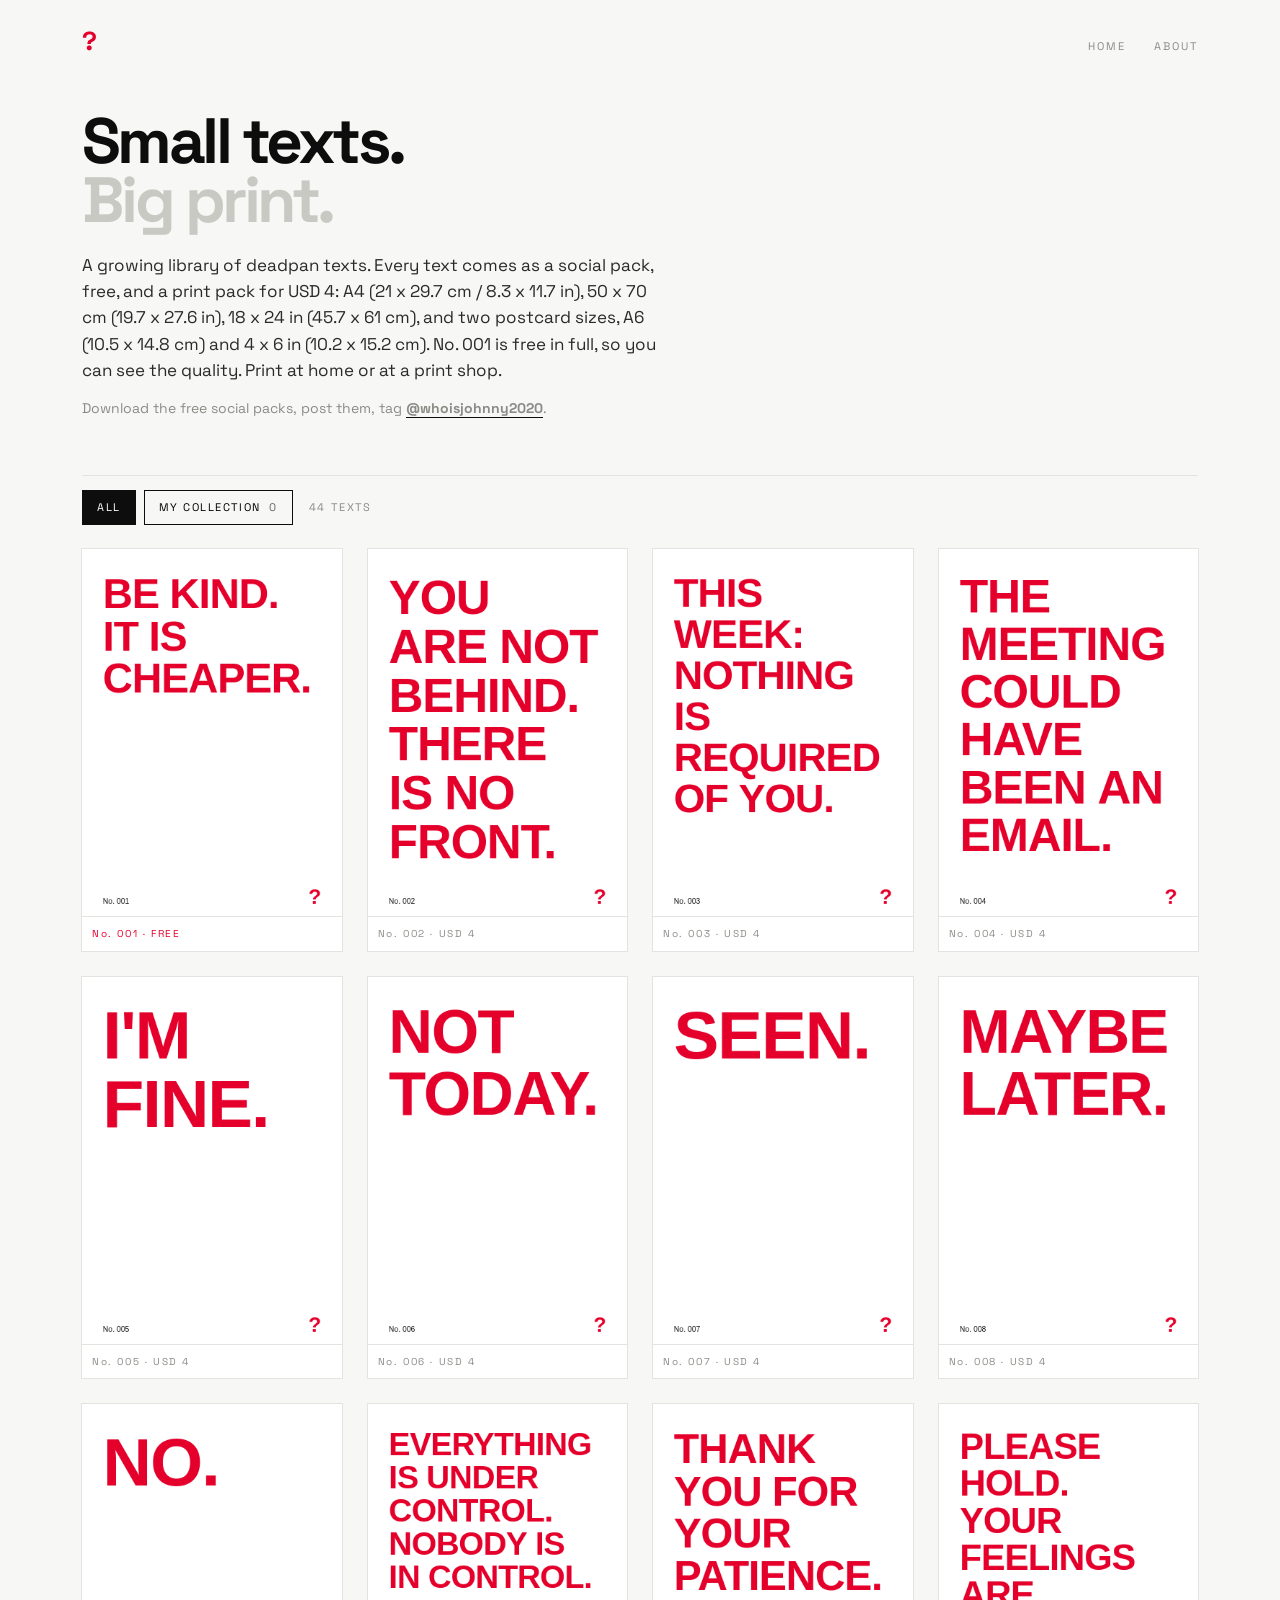
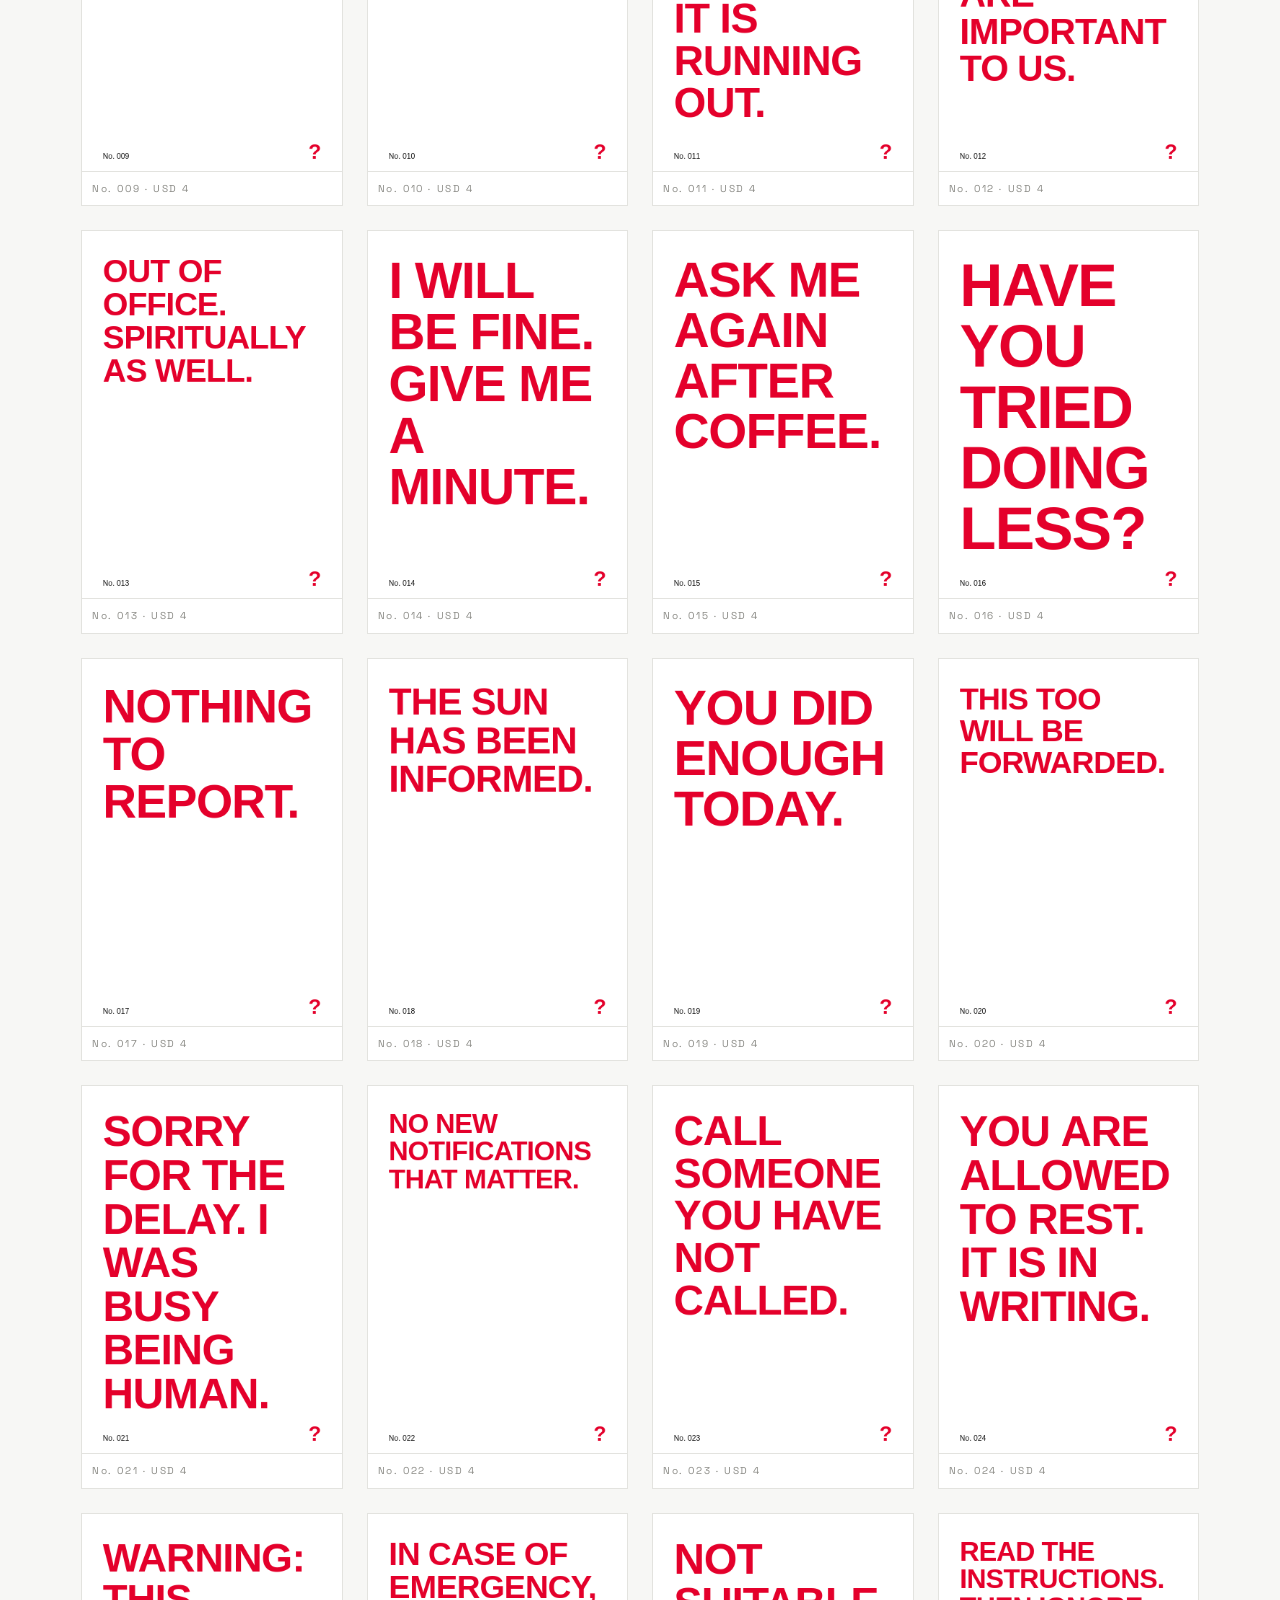
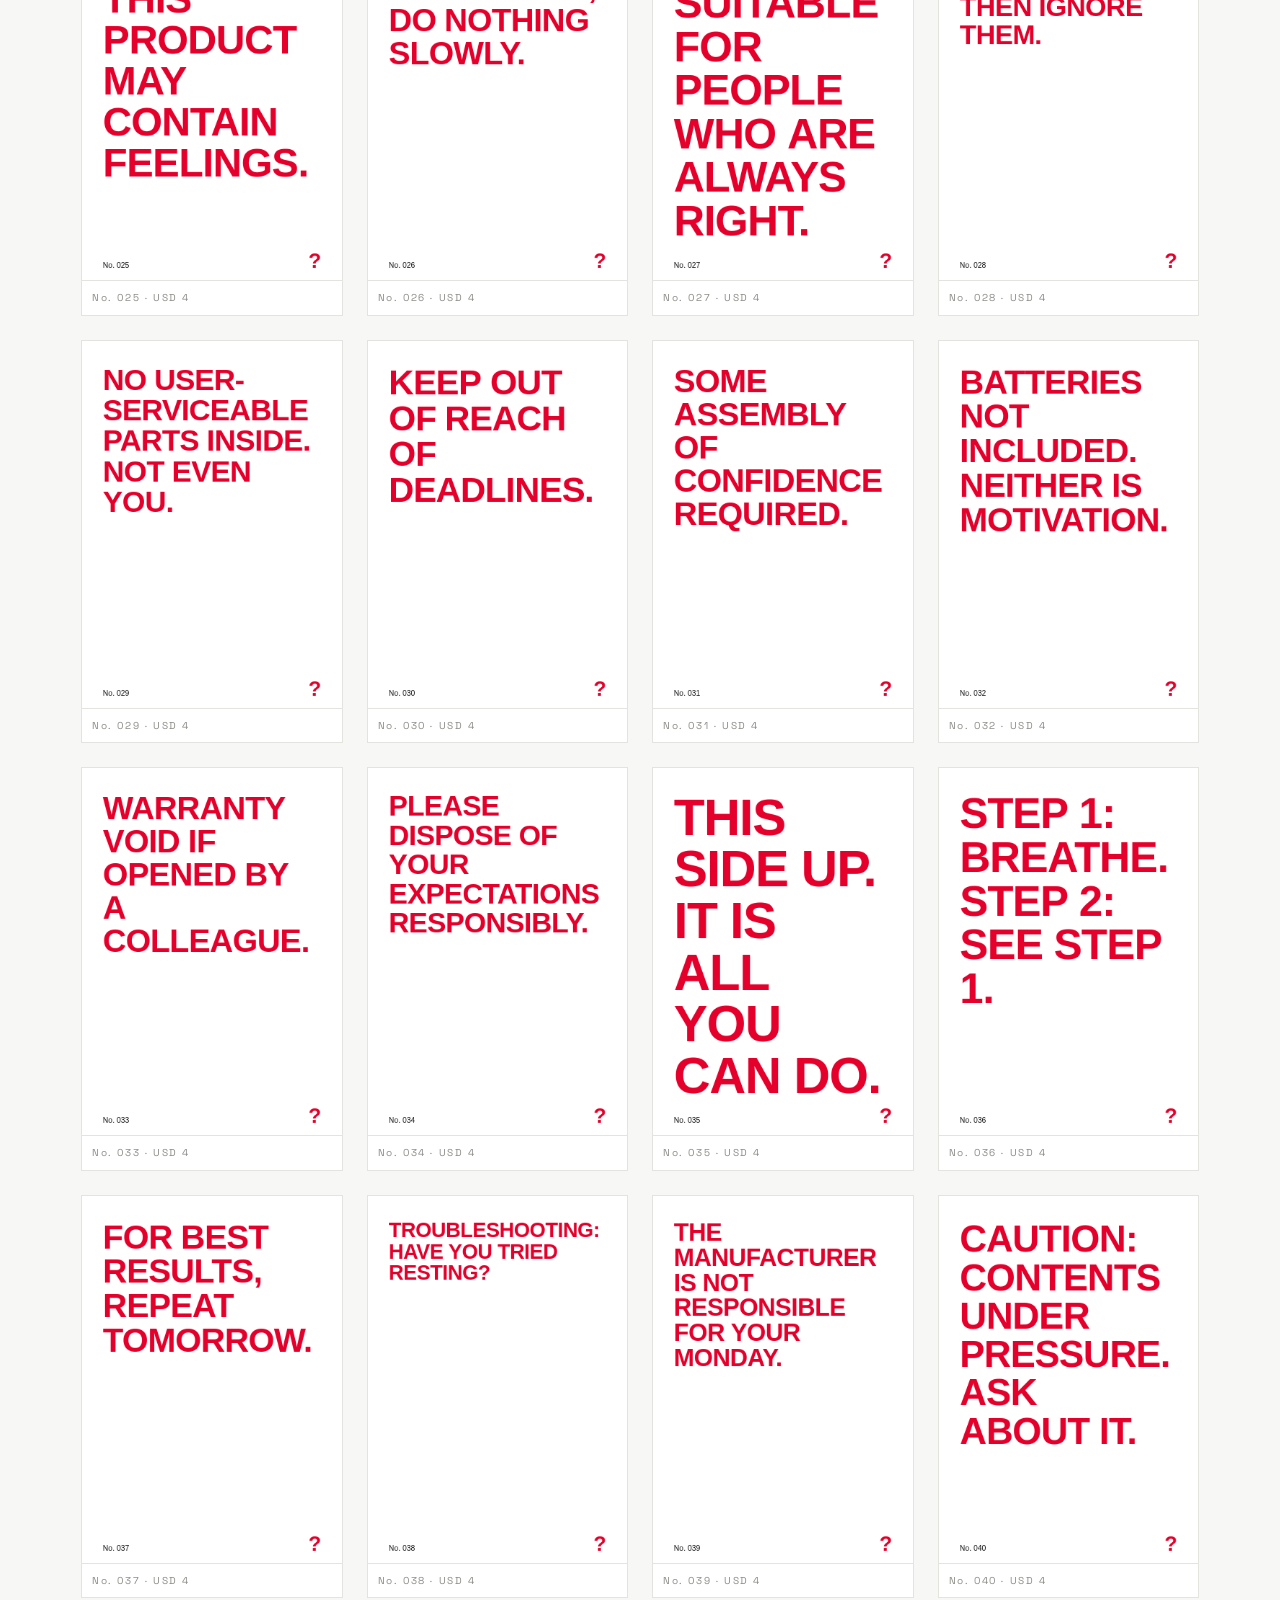
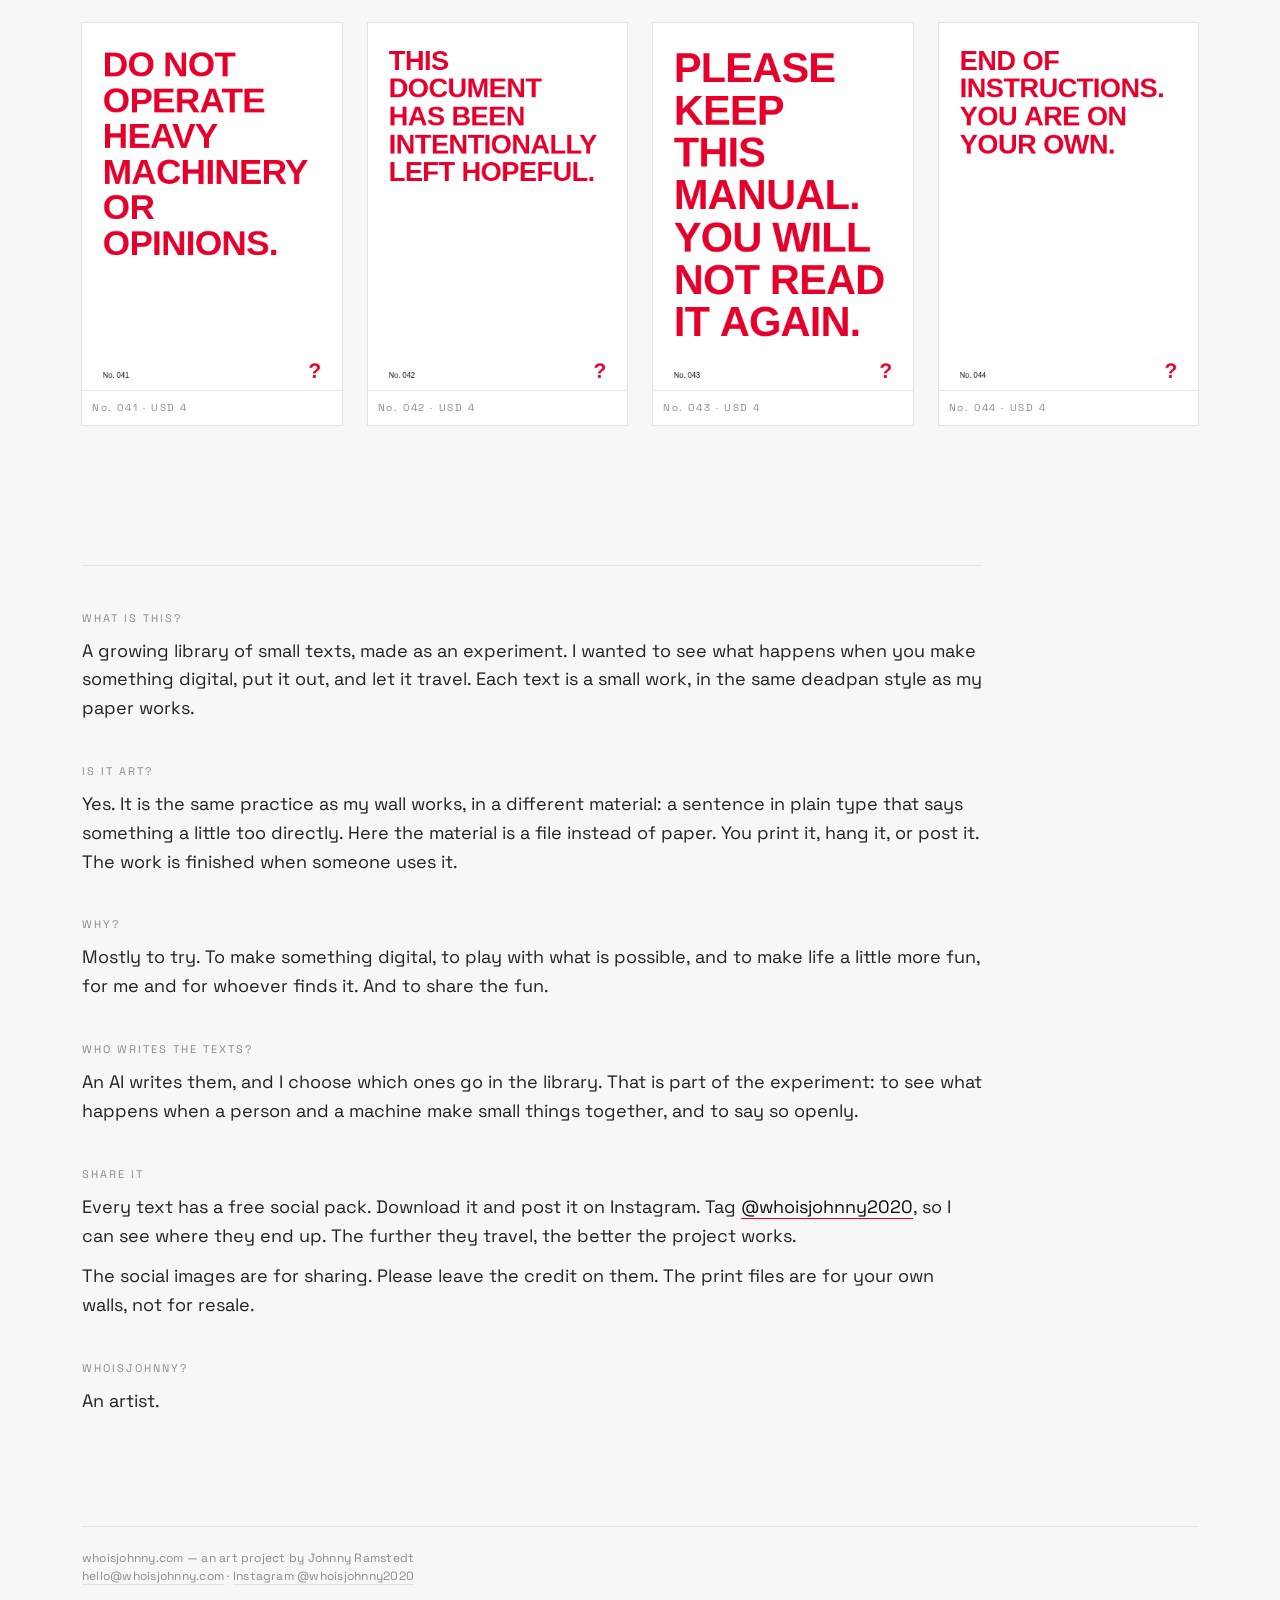
==== library/index.html @ fa6bb6f4 "Landing page, gallery with print windows" ====
<!DOCTYPE html>
<html lang="en">
<head>
<meta charset="utf-8">
<meta name="viewport" content="width=device-width, initial-scale=1">
<meta name="theme-color" content="#f7f7f5">
<link rel="icon" href="/favicon.svg" type="image/svg+xml">
<link rel="icon" href="/favicon.ico" sizes="48x48">
<link rel="apple-touch-icon" href="/apple-touch-icon.png">
<title>Library – WhoIsJohnny?</title>
<meta name="description" content="A growing library of deadpan texts. Free social packs for Instagram, and print packs as A4, 50 x 70 cm, 18 x 24 in and postcards.">
<link rel="canonical" href="https://whoisjohnny.com/library/">
<meta property="og:type" content="website">
<meta property="og:site_name" content="WhoIsJohnny?">
<meta property="og:title" content="WhoIsJohnny? Small texts, big print">
<meta property="og:description" content="A growing library of deadpan texts. Free social packs, print packs from USD 4.">
<meta property="og:url" content="https://whoisjohnny.com/library/">
<meta property="og:image" content="https://whoisjohnny.com/og-image.png">
<meta property="og:image:width" content="1200">
<meta property="og:image:height" content="630">
<meta property="og:image:alt" content="WhoIsJohnny? Small texts. Big print. Deadpan texts in red type on white sheets.">
<meta name="twitter:card" content="summary_large_image">
<meta name="twitter:title" content="WhoIsJohnny? Small texts, big print">
<meta name="twitter:description" content="A growing library of deadpan texts. Free social packs, print packs from USD 4.">
<meta name="twitter:image" content="https://whoisjohnny.com/og-image.png">
<link rel="stylesheet" href="/assets/site.css?v=2">
</head>
<body class="lib">
<main>
  <header class="top"><a class="mark" href="/" aria-label="WhoIsJohnny? home">?</a><span class="nav"><a href="/">Home</a><a href="#news" id="navNews">Subscribe</a><a href="#about">About</a></span></header>
  <h1>Small texts.<br><span class="soft">Big print.</span></h1>
  <p class="lead">A growing library of deadpan texts. Every text comes as a social pack, free, and a print pack for USD 4: A4 (21 x 29.7 cm / 8.3 x 11.7 in), 50 x 70 cm (19.7 x 27.6 in), 18 x 24 in (45.7 x 61 cm), and two postcard sizes, A6 (10.5 x 14.8 cm) and 4 x 6 in (10.2 x 15.2 cm). No. 001 is free in full, so you can see the quality. Print at home or at a print shop.</p>
  <p class="lead" style="font-size:14px;color:#8b8b86">Download the free social packs, post them, tag <a href="https://www.instagram.com/whoisjohnny2020" target="_blank" rel="noopener" style="color:inherit;font-weight:700">@whoisjohnny2020</a>.</p>
  <div class="filter">
    <button data-f="all" aria-pressed="true">All</button>
    <button data-f="mine" aria-pressed="false">My collection <span class="n" id="mineN">0</span></button>
    <span id="count"></span>
  </div>
  <div class="grid" id="grid"><div class="empty hidden" id="empty">Nothing here yet. Open a text you like and press &ldquo;Add to my collection&rdquo;.</div></div>

  <section class="news" id="news">
    <h2>New releases</h2>
    <p>Leave your email and we will send info about new releases and newsletters.</p>
    <form id="newsForm" novalidate>
      <input type="email" id="newsEmail" placeholder="your@email.com" autocomplete="email" aria-label="Email">
      <input type="text" id="newsHp" class="hp" tabindex="-1" autocomplete="off" aria-hidden="true">
      <label class="consent"><input type="checkbox" id="newsOk"> <span>Yes, send me new releases and newsletters. I can unsubscribe at any time.</span></label>
      <button class="btn" type="submit">Subscribe</button>
      <p class="msg" id="newsMsg" role="status"></p>
    </form>
    <p class="fine2">Your email is kept in a private list and used only for this. To be removed, write to <a href="mailto:hello@whoisjohnny.com">hello@whoisjohnny.com</a>.</p>
  </section>

  <section class="about" id="about">
    <h2>What is this?</h2>
    <p>A growing library of small texts, made as an experiment. I wanted to see what happens when you make something digital, put it out, and let it travel. Each text is a small work, in the same deadpan style as my paper works.</p>
    <h2>Is it art?</h2>
    <p>Yes. It is the same practice as my wall works, in a different material: a sentence in plain type that says something a little too directly. Here the material is a file instead of paper. You print it, hang it, or post it. The work is finished when someone uses it.</p>
    <h2>Why?</h2>
    <p>Mostly to try. To make something digital, to play with what is possible, and to make life a little more fun, for me and for whoever finds it. And to share the fun.</p>
    <h2>Who writes the texts?</h2>
    <p>An AI writes them, and I choose which ones go in the library. That is part of the experiment: to see what happens when a person and a machine make small things together, and to say so openly.</p>
    <h2>Share it</h2>
    <p>Every text has a free social pack. Download it and post it on Instagram. Tag <a href="https://www.instagram.com/whoisjohnny2020" target="_blank" rel="noopener">@whoisjohnny2020</a>, so I can see where they end up. The further they travel, the better the project works.</p>
    <p class="fine2">The social images are for sharing. Please leave the credit on them. The print files are for your own walls, not for resale.</p>
    <h2>WhoIsJohnny?</h2>
    <p>An artist.</p>
  </section>
  <footer>
    whoisjohnny.com — an art project by Johnny Ramstedt<br>
    <a href="mailto:hello@whoisjohnny.com">hello@whoisjohnny.com</a> ·
    <a href="https://www.instagram.com/whoisjohnny2020" target="_blank" rel="noopener">Instagram @whoisjohnny2020</a>
  </footer>
</main>

<div class="modal" id="modal" role="dialog" aria-modal="true" aria-hidden="true">
  <div class="mbox">
    <button class="mclose" id="mClose" aria-label="Close">&times;</button>
    <div class="mgrid">
      <div class="mleft">
        <div class="mview"><canvas id="big"></canvas><canvas id="mock" class="hidden"></canvas></div>
        <div class="tabs"><button data-v="sheet" aria-pressed="true">The print</button><button data-v="wall" aria-pressed="false">On the wall</button></div>
        <a href="#" class="dl hidden" id="mockSave">Save the mockup as PNG</a>
      </div>
      <div class="mright">
        <div class="mtop"><div class="ttl" id="ttl"></div><div class="arrows"><button id="mPrev" aria-label="Previous text">&larr;</button><button id="mNext" aria-label="Next text">&rarr;</button></div></div>
        <div class="gets" id="gets"></div>
        <ul class="spec" id="spec"></ul>
        <button class="btn" id="main"></button>
        <button class="btn alt" id="socBtn">Download the social pack, free (three images)</button>
        <button class="btn alt" id="collectBtn"></button>
        <button class="btn alt" id="pack10">Any 10 print packs — USD 30</button>
        <button class="btn alt" id="pack20">Any 20 print packs — USD 50</button>
        <p class="pnote"><b>Paper tip.</b> Matte paper suits the plain type best. For A4, 120–170 g/m². For 50 x 70 cm and 18 x 24 in, 170–200 g/m² uncoated or silk-matte, printed at a print shop. For postcards, 250–300 g/m² card stock.</p>
        <p class="pnote" style="margin-top:10px"><b>Digital only.</b> You download the files. Nothing is sent to you by post.</p>
        <div class="ttl2">Social pack: three images, ready to post</div>
        <div class="files" id="soc"></div>
      </div>
    </div>
  </div>
</div>

<div class="overlay" id="overlay">
  <div class="box">
    <div id="step1">
      <h3>Door closed.</h3>
      <p>Nobody was charged. This is a test, and the shop is not open yet. Want <b id="oname">it</b> when it opens? Leave your email, and you will hear from us once.</p>
      <input type="email" id="notify" placeholder="your@email.com" autocomplete="email">
      <button id="send">Tell me</button><button class="ghost" id="close1">No thanks</button>
    </div>
    <div id="gate" class="hidden">
      <h3>Free. One thing first.</h3>
      <p>The No. <b id="gno">001</b> print pack is free in exchange for your email. We send info about new releases and newsletters, nothing else.</p>
      <input type="email" id="gateEmail" placeholder="your@email.com" autocomplete="email" aria-label="Email">
      <input type="text" id="gateHp" class="hp" tabindex="-1" autocomplete="off" aria-hidden="true">
      <label class="consent"><input type="checkbox" id="gateOk"> <span>Yes, send me new releases and newsletters. I can unsubscribe at any time.</span></label>
      <button id="gateGo">Download</button><button class="ghost" id="gateNo">Cancel</button>
      <p class="msg" id="gateMsg" role="status"></p>
    </div>
    <div id="thanks" class="hidden">
      <h3>Noted.</h3>
      <p>You will hear from us once. Not more than that.</p>
      <button id="close2">Close</button>
    </div>
  </div>
</div>

<script src="/assets/core.js?v=2"></script>
<script src="/assets/cmyk-001.js?v=2"></script>
<script src="/assets/library.js?v=2"></script>
</body>
</html>
---- assets/site.css ----
/* WhoIsJohnny? styles. Space Grotesk (SIL Open Font License) embedded, so the site makes no outside requests. */
  /* Space Grotesk (SIL Open Font License), embedded so the page makes no outside requests */
  @font-face { font-family: "Space Grotesk"; font-weight: 400; font-style: normal; font-display: swap; src: url([data-uri]) format("woff2"); }
  @font-face { font-family: "Space Grotesk"; font-weight: 700; font-style: normal; font-display: swap; src: url([data-uri]) format("woff2"); }
  :root { --ink:#0d0d0d; --mute:#8b8b86; --line:#e3e3df; --paper:#f7f7f5; --red:#e4002b; }
  * { box-sizing: border-box; }
  ::selection { background: var(--red); color:#fff; }
  html { scroll-behavior: smooth; }
  body { margin:0; background:var(--paper); color:var(--ink); font-family: "Space Grotesk", system-ui, -apple-system, "Segoe UI", Roboto, "Helvetica Neue", Arial, sans-serif; font-size:16px; line-height:1.55; -webkit-font-smoothing:antialiased; }
  main { max-width: 1180px; margin: 0 auto; padding: 28px 32px 96px; }
  .top { display:flex; justify-content:space-between; align-items:baseline; padding-bottom: 96px; font-size:11px; letter-spacing:.18em; text-transform:uppercase; color:var(--mute); }
  .top .mark { color:var(--red); font-weight:700; font-size:26px; letter-spacing:0; line-height:1; }
  .top a { color:inherit; text-decoration:none; border-bottom:1px solid transparent; transition: color .2s, border-color .2s; }
  .top a:hover { color:var(--ink); border-color:var(--ink); }
  h1 { font-size: clamp(46px, 9.5vw, 116px); line-height:.92; margin: 0 0 36px; font-weight:700; letter-spacing:-.055em; }
  h1 .soft { color: #c9c9c4; }
  .lead { font-size: 17px; margin: 0 0 14px; max-width: 580px; color:#2a2a28; }
  .lead a { text-decoration:none; border-bottom:1px solid var(--ink); }
  .filter { display:flex; gap:8px; margin: 88px 0 24px; padding-top:14px; border-top:1px solid var(--line); align-items:center; flex-wrap:wrap; }
  .filter button { font: inherit; font-weight:500; font-size:11px; letter-spacing:.14em; text-transform:uppercase; padding: 8px 14px; border:1px solid var(--ink); background:transparent; cursor:pointer; }
  .filter button[aria-pressed="true"] { background: var(--ink); color:#fff; }
  .filter span { font-size:11px; letter-spacing:.16em; text-transform:uppercase; color:var(--mute); margin-left:0; }
  @media (max-width: 900px) { main { padding: 20px 20px 72px; } .top { padding-bottom: 56px; } }
  .grid { display:grid; grid-template-columns: repeat(auto-fill, minmax(160px, 1fr)); gap: 22px; }
  .tile { position:relative; border:0; background:#fff; padding:0; cursor:pointer; display:block; font:inherit; text-align:left; box-shadow: 0 0 0 1px var(--line); transition: transform .3s cubic-bezier(.2,.7,.2,1), box-shadow .3s; }
  .tile:hover { transform: translateY(-4px); box-shadow: 0 0 0 1px var(--line), 0 22px 36px -20px rgba(0,0,0,.35); }
  .tile canvas { display:block; width:100%; height:auto; }
  .tile[aria-pressed="true"] { box-shadow: 0 0 0 1px var(--ink); }
  .cap { font-size:10px; font-weight:500; letter-spacing:.16em; padding:9px 10px; text-align:left; border-top:1px solid var(--line); color:var(--mute); }
  .cap.free { color: var(--red); }
  .ttl2 { font-size:11px; font-weight:500; letter-spacing:.16em; text-transform:uppercase; color:var(--mute); margin: 36px 0 0; }
  .files { display:grid; grid-template-columns: repeat(3, 1fr); gap: 12px; margin-top: 16px; }
  .files figure { margin:0; font-size:11px; line-height:1.35; }
  .files canvas { display:block; width:100%; height:auto; border:1px solid var(--line); background:#fff; margin-bottom:8px; }
  .files b { display:block; font-size:11px; font-weight:500; letter-spacing:.04em; }
  .files span { color:var(--mute); display:block; }
  .files .locked { opacity:.4; }
  .files a { color: var(--ink); font-weight:500; display:inline-block; margin-top:4px; text-decoration:none; border-bottom:1px solid var(--red); }
  .files a:hover { color: var(--red); }
  .seg { display:flex; gap:6px; flex-wrap:wrap; margin: 12px 0 0; }
  .seg label { font-size:13px; font-weight:500; border:1px solid var(--ink); background:transparent; padding:8px 10px; cursor:pointer; }
  .seg input { margin-right:5px; }
  .seg label:has(input:checked) { background: var(--ink); color:#fff; }
  .sub { font-size:12px; color:var(--mute); margin-top:6px; }
  .ttl { font-size: 11px; font-weight:500; letter-spacing:.18em; text-transform:uppercase; margin: 40px 0 8px; color: var(--red); }
  .gets { font-size: 14px; margin: 0; color:#444; max-width: 380px; }
  .btn { margin-top: 22px; width:100%; display:block; font: inherit; font-weight:500; font-size:12px; letter-spacing:.16em; text-transform:uppercase; padding: 18px; border:1px solid var(--ink); background: var(--ink); color:#fff; cursor:pointer; transition: background .2s, border-color .2s, color .2s; }
  .btn:hover { background: var(--red); border-color: var(--red); }
  .btn.free { background: var(--red); border-color: var(--red); }
  .btn.free:hover { background: var(--ink); border-color: var(--ink); }
  .btn.alt { background:transparent; color: var(--ink); border: 1px solid var(--ink); font-size:11px; padding: 14px; margin-top: 10px; }
  .btn.alt:hover { background: var(--ink); color:#fff; border-color: var(--ink); }
  .pnote { font-size:13px; line-height:1.5; color:#555; margin:26px 0 0; max-width:400px; }
  .pnote b { font-weight:500; color:var(--ink); }
  .dl { color: var(--ink); font-size:12px; font-weight:500; display:inline-block; margin-top:10px; text-decoration:none; border-bottom:1px solid var(--red); }
  .dl:hover { color: var(--red); }
  .filter button .n { color: inherit; opacity:.6; margin-left:4px; letter-spacing: inherit; font-size: inherit; }
  .filter #count { margin-left: 8px; }
  .tile .got { position:absolute; top:8px; right:8px; width:20px; height:20px; border-radius:50%; background:var(--red); color:#fff; font-size:12px; line-height:20px; text-align:center; font-weight:700; }
  .empty { grid-column: 1 / -1; color: var(--mute); font-size:14px; padding: 36px 0; }
  .hidden { display:none !important; }
  .top .nav { display:flex; gap:28px; }
  .news { margin-top: 140px; border-top: 1px solid var(--line); padding-top: 44px; max-width: 900px; }
  .news h2 { font-size: 11px; font-weight:500; letter-spacing:.18em; text-transform:uppercase; color:var(--mute); margin: 0 0 10px; }
  .news p { margin: 0 0 10px; color:#222; }
  .news input[type=email], .box input[type=email] { width:100%; font: inherit; padding: 12px 0; border:0; border-bottom: 1px solid var(--ink); margin: 14px 0 18px; border-radius:0; background:transparent; outline:none; }
  .news input[type=email]:focus { border-bottom-color: var(--red); }
  .consent { display:flex; gap:10px; align-items:flex-start; font-size:13px; color:#333; margin: 0 0 18px; cursor:pointer; }
  .consent input { width:auto !important; margin:3px 0 0 !important; padding:0 !important; border:0 !important; flex:none; }
  .news .btn { max-width: 260px; margin-top: 6px; }
  .hp { position:absolute; left:-9999px; width:1px; height:1px; opacity:0; }
  .msg { font-size:13px; color:var(--red); min-height:1.2em; margin:8px 0 0; }
  .about { margin-top: 140px; border-top: 1px solid var(--line); padding-top: 44px; max-width: 900px; }
  .about h2 { font-size: 11px; font-weight:500; letter-spacing:.18em; text-transform:uppercase; color:var(--mute); margin: 40px 0 10px; }
  .about h2:first-child { margin-top:0; }
  .about p { margin: 0 0 12px; color:#222; font-size:18px; line-height:1.6; }
  .about a { color: var(--ink); font-weight:500; text-decoration:none; border-bottom:1px solid var(--red); }
  .fine2 { font-size: 13px; color:var(--mute); }
  footer { margin-top: 110px; padding-top: 22px; border-top:1px solid var(--line); font-size: 12px; letter-spacing:.02em; color:var(--mute); }
  footer a { color: inherit; text-decoration:none; border-bottom:1px solid var(--line); }
  footer a:hover { color: var(--ink); border-color: var(--ink); }
  .overlay { display:none; position:fixed; inset:0; background:rgba(247,247,245,.78); -webkit-backdrop-filter: blur(14px); backdrop-filter: blur(14px); align-items:center; justify-content:center; padding:20px; z-index:5; }
  .box { background:#fff; border:1px solid var(--ink); padding: 40px; max-width: 460px; width:100%; box-shadow: 0 50px 90px -40px rgba(0,0,0,.45); }
  .box h3 { font-size: 40px; margin: 0 0 14px; line-height:1; letter-spacing:-.045em; }
  .box p { color:#333; }
  .box input { width:100%; font: inherit; padding: 12px 0; border:0; border-bottom: 1px solid var(--ink); margin: 14px 0 20px; border-radius:0; background:transparent; outline:none; }
  .box input:focus { border-bottom-color: var(--red); }
  .box button { font: inherit; font-weight:500; font-size:11px; letter-spacing:.16em; text-transform:uppercase; padding: 14px 20px; border:1px solid var(--ink); background: var(--ink); color:#fff; cursor:pointer; margin-right: 8px; }
  .box button:hover { background: var(--red); border-color: var(--red); }
  .box button.ghost { background:transparent; color: var(--ink); }
  .box button.ghost:hover { background: var(--ink); color:#fff; border-color: var(--ink); }

  /* ---- header ---- */
  .top a.mark:hover { border-color: transparent; }
  /* ---- landing: one image, cycling ---- */
  .landing main { min-height: 100vh; display:flex; flex-direction:column; align-items:center; padding-bottom: 36px; }
  .landing .top { width:100%; padding-bottom: 24px; }
  .frame { position:relative; display:block; width: min(100%, calc((100vh - 190px) * 0.8)); aspect-ratio: 4 / 5; background:#e8e7e3; box-shadow: 0 0 0 1px var(--line), 0 40px 70px -40px rgba(0,0,0,.35); }
  .frame canvas { position:absolute; inset:0; width:100%; height:100%; opacity:0; transition: opacity .9s ease; }
  .frame canvas.on { opacity:1; }
  .enterrow { width: min(100%, calc((100vh - 190px) * 0.8)); display:flex; justify-content:space-between; align-items:baseline; margin-top:18px; font-size:11px; letter-spacing:.16em; text-transform:uppercase; color:var(--mute); }
  .enterrow a { color: var(--ink); text-decoration:none; border-bottom:1px solid var(--red); padding-bottom:2px; }
  .enterrow a:hover { color: var(--red); }
  /* ---- library ---- */
  .lib h1 { font-size: clamp(34px, 5.2vw, 64px); margin: 0 0 22px; }
  .lib .top { padding-bottom: 56px; }
  .lib .filter { margin-top: 56px; }
  .lib .grid { grid-template-columns: repeat(auto-fill, minmax(210px, 1fr)); gap: 26px; }
  .tile:focus-visible { outline: 2px solid var(--red); outline-offset: 3px; }
  /* ---- modal ---- */
  .modal { display:none; position:fixed; inset:0; z-index:4; background:rgba(247,247,245,.84); -webkit-backdrop-filter: blur(14px); backdrop-filter: blur(14px); overflow:auto; padding: 24px; }
  .modal.open { display:flex; }
  .mbox { position:relative; background:#fff; border:1px solid var(--ink); width:min(1040px, 100%); margin:auto; padding: 36px; box-shadow: 0 50px 90px -40px rgba(0,0,0,.45); }
  .mgrid { display:grid; grid-template-columns: minmax(0, 400px) minmax(0, 1fr); gap: 44px; align-items:start; }
  @media (max-width: 820px) { .mgrid { grid-template-columns: 1fr; gap: 26px; } .mbox { padding: 22px 18px; } .modal { padding: 12px; } }
  .mview { background:#fff; box-shadow: 0 0 0 1px var(--line), 0 30px 50px -30px rgba(0,0,0,.35); }
  .mview canvas { display:block; width:100%; height:auto; }
  .tabs { display:flex; gap:8px; margin-top:16px; }
  .tabs button { font: inherit; font-weight:500; font-size:11px; letter-spacing:.14em; text-transform:uppercase; padding: 8px 14px; border:1px solid var(--ink); background:transparent; cursor:pointer; }
  .tabs button[aria-pressed="true"] { background: var(--ink); color:#fff; }
  .mclose { position:absolute; top:8px; right:10px; border:0; background:transparent; font:inherit; font-size:30px; line-height:1; cursor:pointer; color:var(--ink); padding:6px 10px; z-index:2; }
  .mclose:hover { color: var(--red); }
  .mtop { display:flex; justify-content:space-between; align-items:center; margin-right: 40px; }
  .mtop .ttl { margin: 0; }
  .arrows button { border:0; background:transparent; font:inherit; font-size:22px; line-height:1; cursor:pointer; color:var(--mute); padding: 4px 8px; }
  .arrows button:hover { color: var(--red); }
  .spec { list-style:none; margin: 18px 0 0; padding:0; font-size:13px; color:#333; border-top:1px solid var(--line); }
  .spec li { display:flex; justify-content:space-between; gap:16px; padding: 8px 0; border-bottom:1px solid var(--line); }
  .spec li span { color: var(--mute); text-align:right; }
  .mright .gets { margin-top: 14px; }
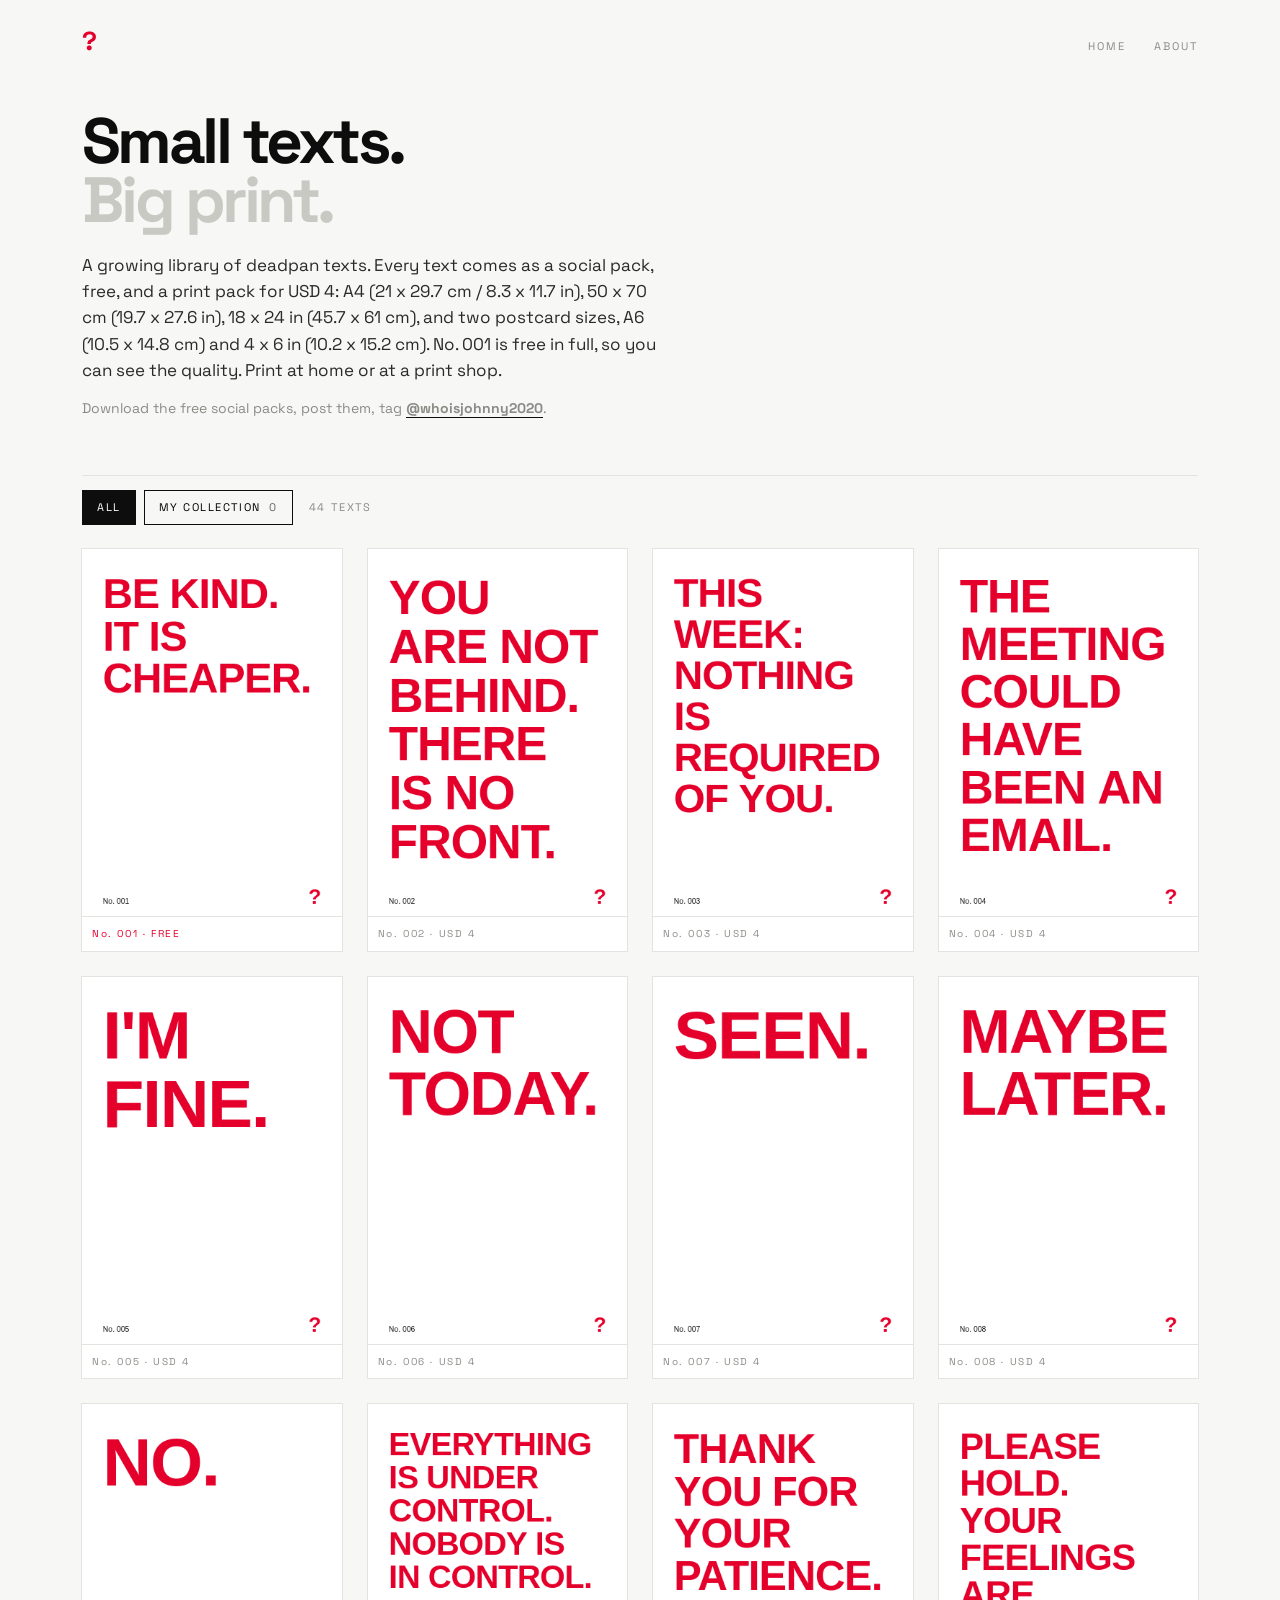
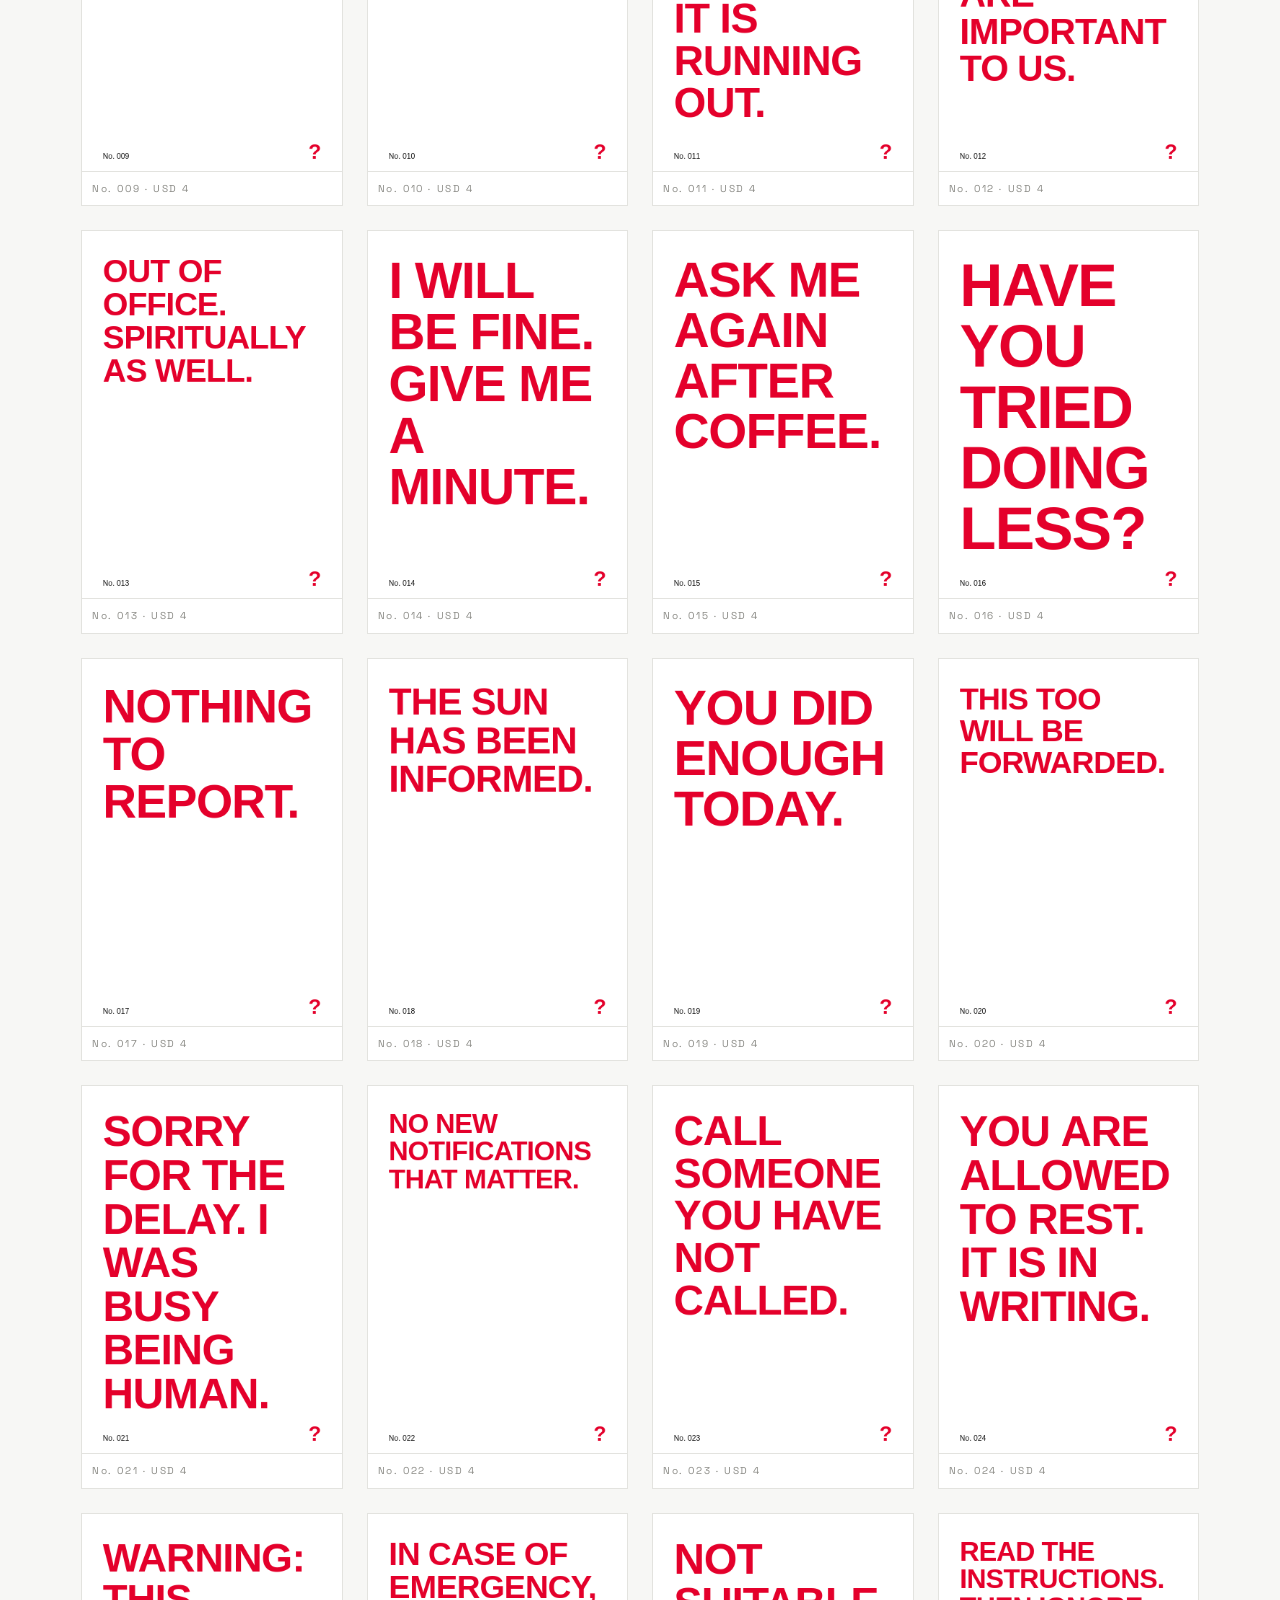
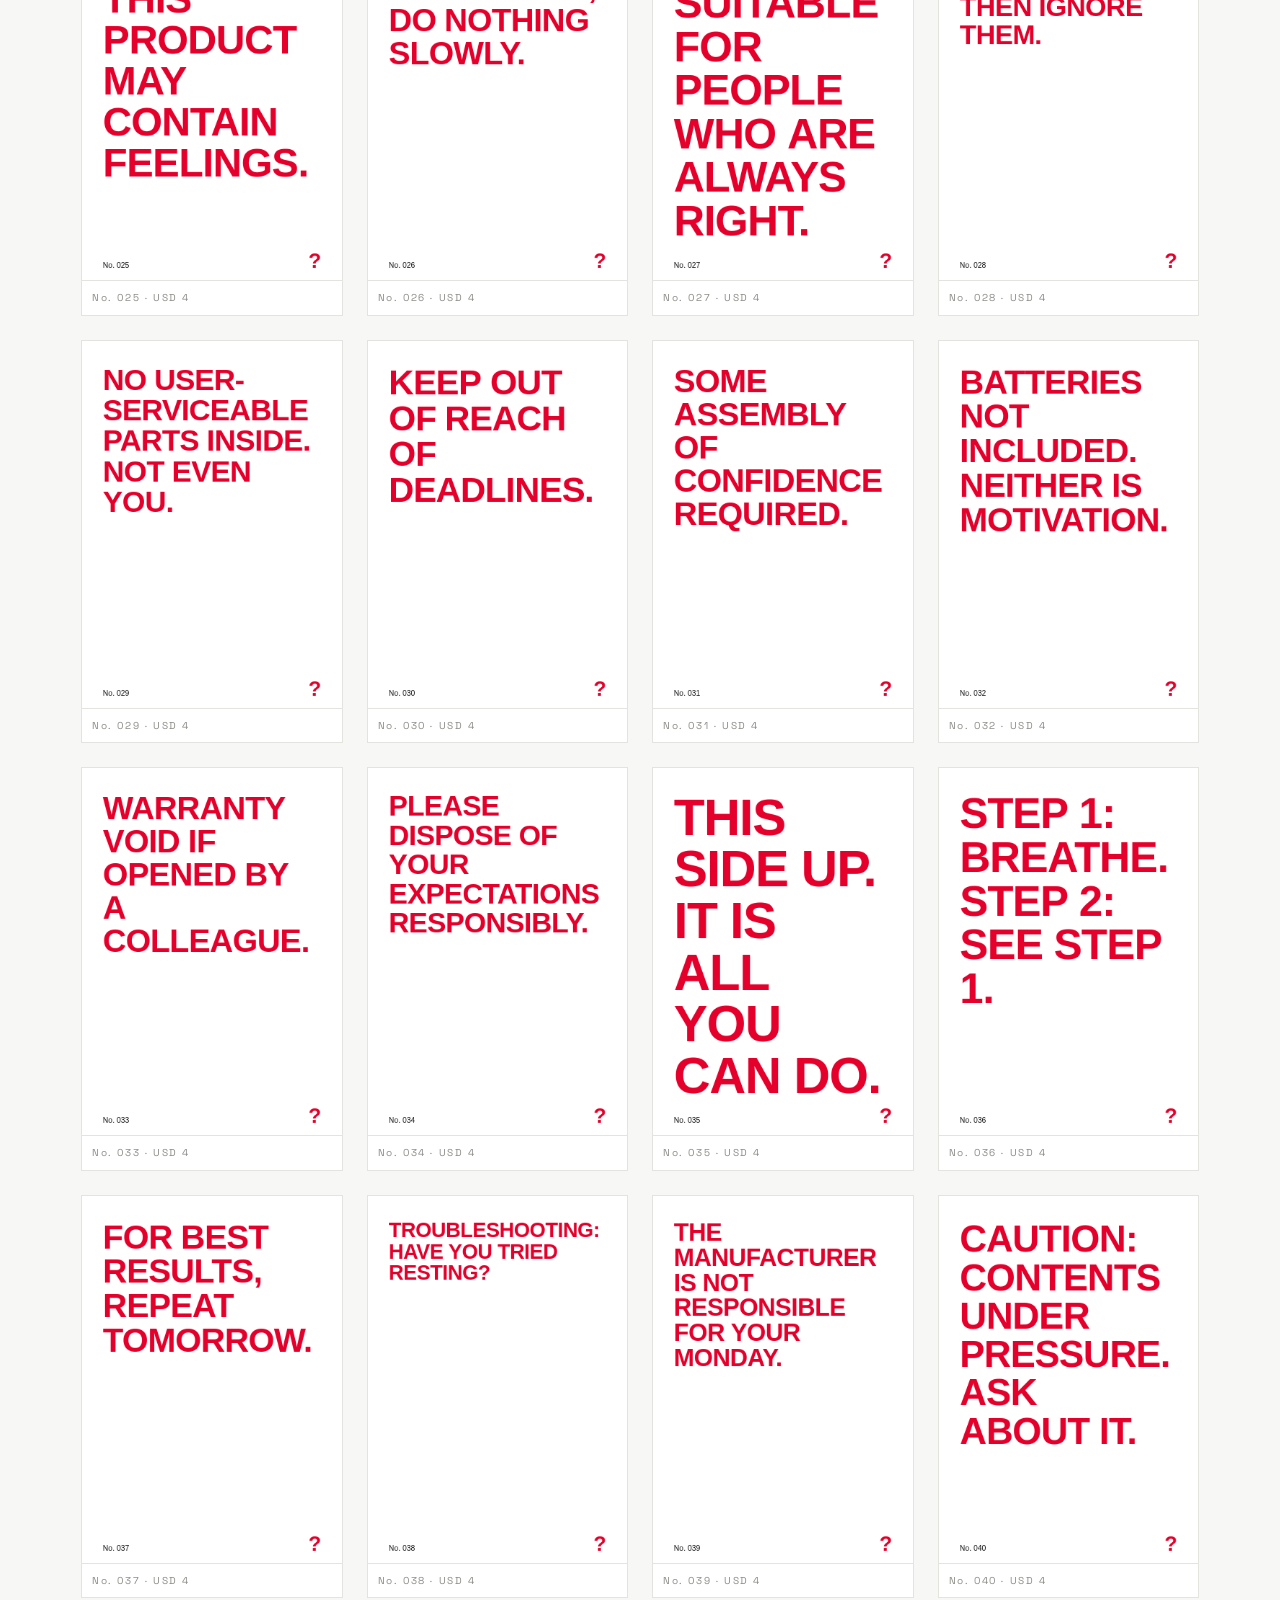
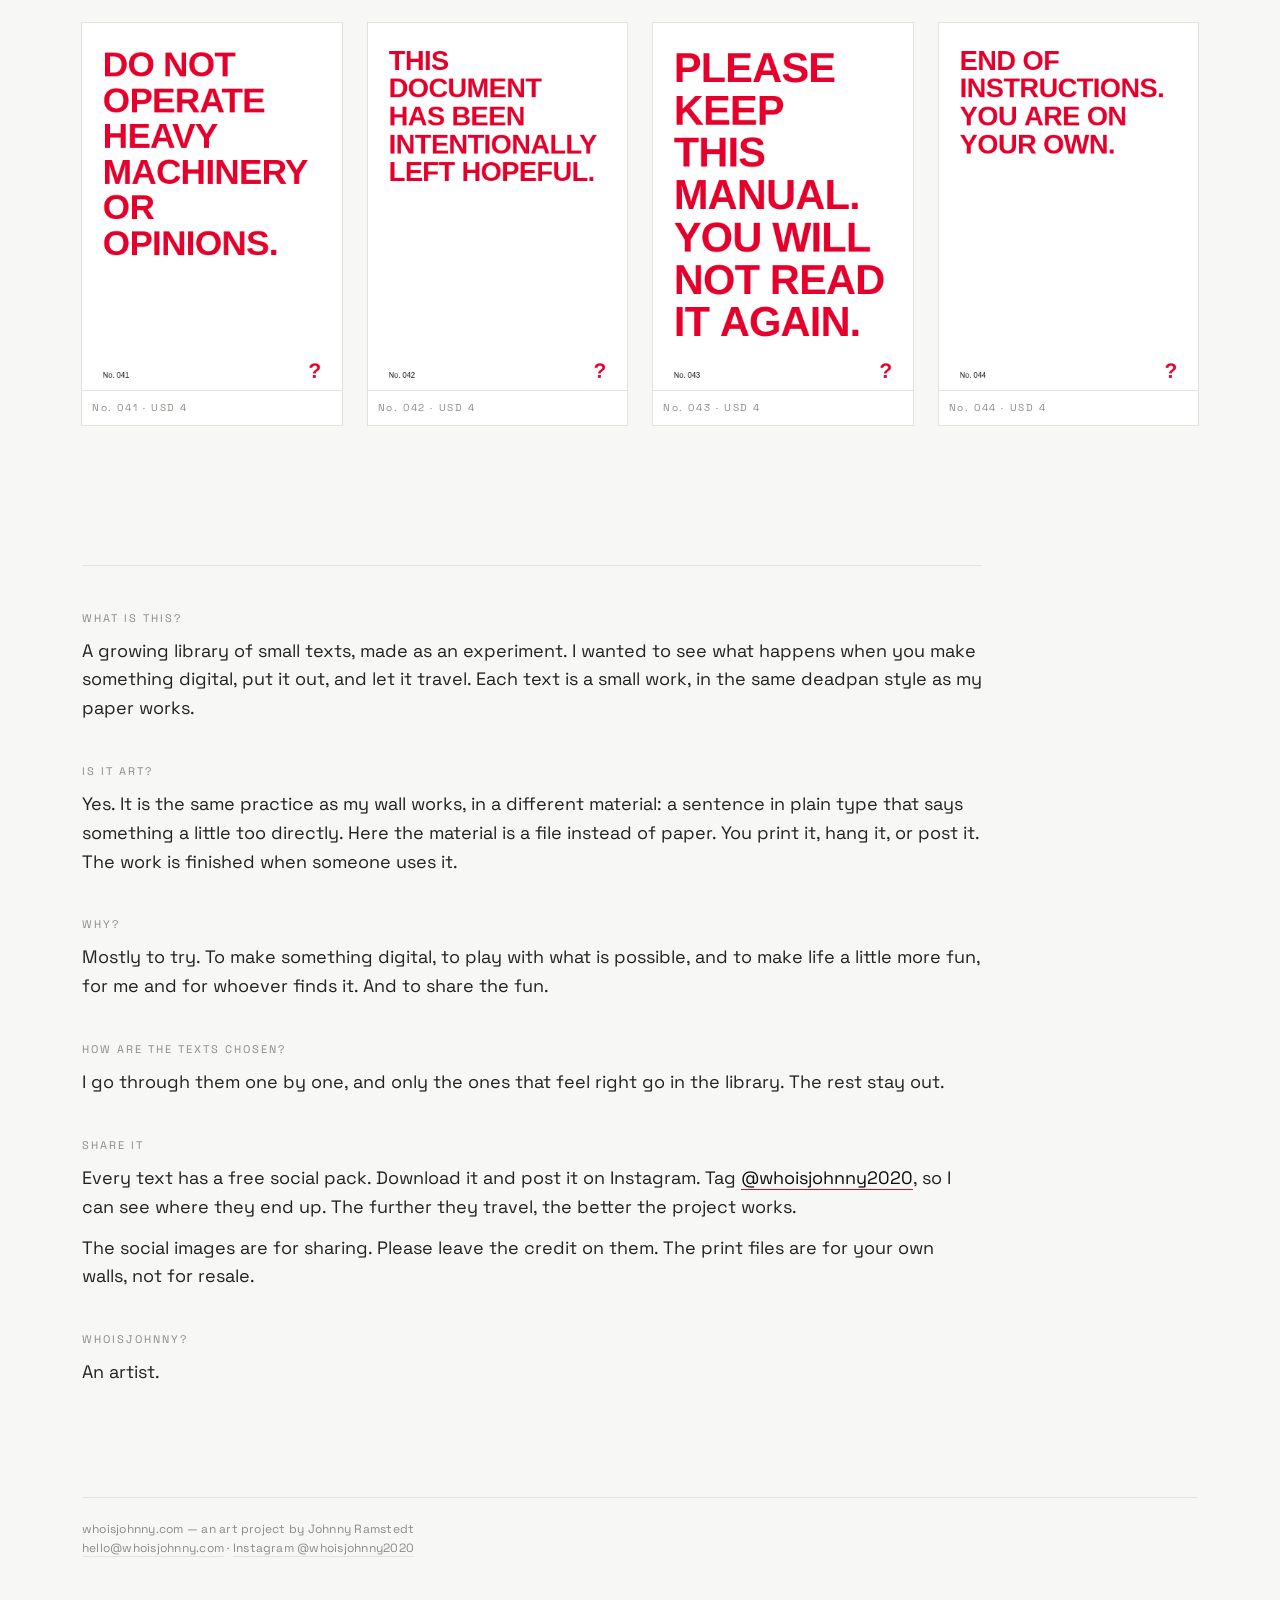
==== commit 8055d99b: "Update About text" ====
--- a/library/index.html
+++ b/library/index.html
@@ -23,10 +23,14 @@
 <meta name="twitter:title" content="WhoIsJohnny? Small texts, big print">
 <meta name="twitter:description" content="A growing library of deadpan texts. Free social packs, print packs from USD 4.">
 <meta name="twitter:image" content="https://whoisjohnny.com/og-image.png">
-<link rel="stylesheet" href="/assets/site.css?v=2">
+<link rel="stylesheet" href="/assets/site.css?v=6">
 </head>
 <body class="lib">
 <main>
+<div class="thanksbar hidden" id="thanksBar" role="status">
+  <div><b>Thank you.</b> Your print pack is on its way to your email, from Polar. It has a download link. If you do not see it within a few minutes, check your spam folder, or write to <a href="mailto:hello@whoisjohnny.com">hello@whoisjohnny.com</a>.</div>
+  <button id="thanksClose" aria-label="Close">×</button>
+</div>
   <header class="top"><a class="mark" href="/" aria-label="WhoIsJohnny? home">?</a><span class="nav"><a href="/">Home</a><a href="#news" id="navNews">Subscribe</a><a href="#about">About</a></span></header>
   <h1>Small texts.<br><span class="soft">Big print.</span></h1>
   <p class="lead">A growing library of deadpan texts. Every text comes as a social pack, free, and a print pack for USD 4: A4 (21 x 29.7 cm / 8.3 x 11.7 in), 50 x 70 cm (19.7 x 27.6 in), 18 x 24 in (45.7 x 61 cm), and two postcard sizes, A6 (10.5 x 14.8 cm) and 4 x 6 in (10.2 x 15.2 cm). No. 001 is free in full, so you can see the quality. Print at home or at a print shop.</p>
@@ -58,8 +62,8 @@
     <p>Yes. It is the same practice as my wall works, in a different material: a sentence in plain type that says something a little too directly. Here the material is a file instead of paper. You print it, hang it, or post it. The work is finished when someone uses it.</p>
     <h2>Why?</h2>
     <p>Mostly to try. To make something digital, to play with what is possible, and to make life a little more fun, for me and for whoever finds it. And to share the fun.</p>
-    <h2>Who writes the texts?</h2>
-    <p>An AI writes them, and I choose which ones go in the library. That is part of the experiment: to see what happens when a person and a machine make small things together, and to say so openly.</p>
+    <h2>How are the texts chosen?</h2>
+    <p>I go through them one by one, and only the ones that feel right go in the library. The rest stay out.</p>
     <h2>Share it</h2>
     <p>Every text has a free social pack. Download it and post it on Instagram. Tag <a href="https://www.instagram.com/whoisjohnny2020" target="_blank" rel="noopener">@whoisjohnny2020</a>, so I can see where they end up. The further they travel, the better the project works.</p>
     <p class="fine2">The social images are for sharing. Please leave the credit on them. The print files are for your own walls, not for resale.</p>
@@ -89,8 +93,6 @@
         <button class="btn" id="main"></button>
         <button class="btn alt" id="socBtn">Download the social pack, free (three images)</button>
         <button class="btn alt" id="collectBtn"></button>
-        <button class="btn alt" id="pack10">Any 10 print packs — USD 30</button>
-        <button class="btn alt" id="pack20">Any 20 print packs — USD 50</button>
         <p class="pnote"><b>Paper tip.</b> Matte paper suits the plain type best. For A4, 120–170 g/m². For 50 x 70 cm and 18 x 24 in, 170–200 g/m² uncoated or silk-matte, printed at a print shop. For postcards, 250–300 g/m² card stock.</p>
         <p class="pnote" style="margin-top:10px"><b>Digital only.</b> You download the files. Nothing is sent to you by post.</p>
         <div class="ttl2">Social pack: three images, ready to post</div>
@@ -98,6 +100,11 @@
       </div>
     </div>
   </div>
+</div>
+
+<div class="pickbar hidden" id="pickbar" role="region" aria-label="Choose texts">
+  <div class="pickinfo"><b id="pickTitle">Pick 10 texts</b><span id="pickCount">0 / 10</span><span class="pm" id="pickMsg"></span></div>
+  <div class="pickbtns"><button class="ghost" id="pickClear">Clear</button><button class="ghost" id="pickCancel">Cancel</button><button id="pickGo" disabled>Continue</button></div>
 </div>
 
 <div class="overlay" id="overlay">
@@ -125,8 +132,8 @@
   </div>
 </div>
 
-<script src="/assets/core.js?v=2"></script>
+<script src="/assets/core.js?v=4"></script>
 <script src="/assets/cmyk-001.js?v=2"></script>
-<script src="/assets/library.js?v=2"></script>
+<script src="/assets/library.js?v=6"></script>
 </body>
 </html>
--- a/assets/site.css
+++ b/assets/site.css
@@ -128,3 +128,28 @@
   .spec li { display:flex; justify-content:space-between; gap:16px; padding: 8px 0; border-bottom:1px solid var(--line); }
   .spec li span { color: var(--mute); text-align:right; }
   .mright .gets { margin-top: 14px; }
+
+/* pick mode */
+.pickbar{position:fixed;left:0;right:0;bottom:0;z-index:60;background:#0d0d0d;color:#f7f7f5;display:flex;justify-content:space-between;align-items:center;gap:14px;padding:14px 22px;flex-wrap:wrap}
+.pickbar.hidden{display:none}
+.pickinfo{display:flex;align-items:baseline;gap:14px;flex-wrap:wrap}
+.pickinfo b{font-size:16px}
+.pickinfo #pickCount{color:#e4002b;font-weight:700;font-size:18px}
+.pickinfo .pm{opacity:.7;font-size:14px}
+.pickbtns{display:flex;gap:10px;align-items:center}
+.pickbar button{font:inherit;cursor:pointer;border:0;padding:11px 20px;background:#e4002b;color:#fff;font-weight:600}
+.pickbar button:disabled{opacity:.35;cursor:not-allowed}
+.pickbar button.ghost{background:transparent;color:#f7f7f5;border:1px solid #555}
+body.picking{padding-bottom:90px}
+.tile{position:relative}
+body.picking .tile{cursor:copy}
+body.picking .tile.picked{outline:3px solid #e4002b;outline-offset:-3px}
+body.picking .tile.picked::after{content:"✓";position:absolute;top:8px;right:8px;width:28px;height:28px;border-radius:50%;background:#e4002b;color:#fff;font-weight:700;display:flex;align-items:center;justify-content:center}
+body.picking .tile:has(.cap.free){opacity:.35;cursor:not-allowed}
+@media (max-width:600px){.pickbar{padding:12px 14px}.pickbar button{padding:10px 14px}}
+
+.thanksbar{display:flex;justify-content:space-between;align-items:flex-start;gap:16px;background:#0d0d0d;color:#f7f7f5;padding:18px 22px;margin:0 0 22px;line-height:1.5}
+.thanksbar.hidden{display:none}
+.thanksbar b{color:#e4002b}
+.thanksbar a{color:inherit}
+.thanksbar button{background:none;border:0;color:#f7f7f5;font-size:26px;line-height:1;cursor:pointer}
